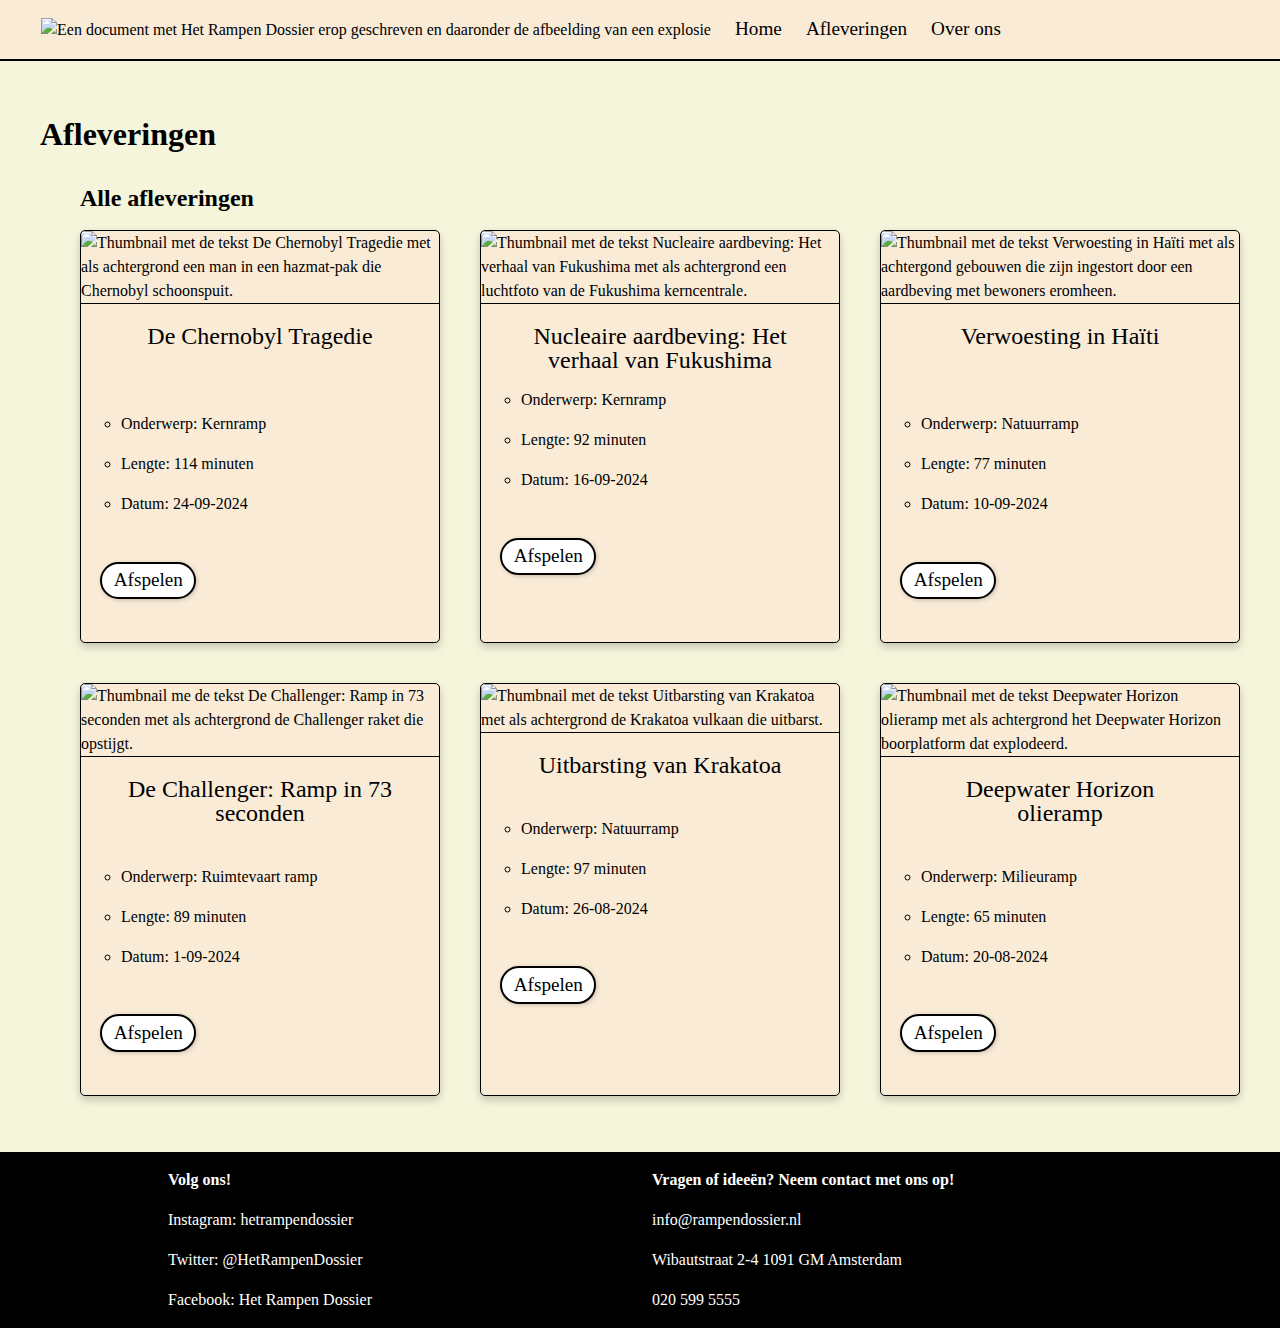
==== afleveringen.html @ 66418ab6 "Add files via upload" ====
<!DOCTYPE html>
<html lang="en">
  <head>
    <meta charset="utf-8" />
    <meta name="viewport" content="width=device-width, initial-scale=1.0" />
    <title>Home</title>
    <link rel="stylesheet" href="style.css" />
  </head>
  <body>
    <header>
      <nav>
        <ul>
          <li>
            <img
              class="logo"
              src="images/logo2.png"
              alt="Een document met Het Rampen Dossier erop geschreven en daaronder de afbeelding van een explosie"
            />
          </li>
          <li><a href="index.html">Home</a></li>
          <li><a href="afleveringen.html">Afleveringen</a></li>
          <li><a href="over-ons.html">Over ons</a></li>
        </ul>
      </nav>
    </header>
    <main>
      <h1>Afleveringen</h1>
      <h2 class="afleveringType">Alle afleveringen</h2>
      <ul class="cardWrapper">
        <li class="card">
          <img
            class="thumbnail"
            src="images/thumbnail_chernobyl.jpg"
            alt="Thumbnail met de tekst De Chernobyl Tragedie met als achtergrond een man in een hazmat-pak die Chernobyl schoonspuit."
          />
          <h2 class="cardHeader">De Chernobyl Tragedie</h2>
          <br /><br />
          <ul>
            <li>
              <p>Onderwerp: Kernramp</p>
            </li>
            <li>
              <p>Lengte: 114 minuten</p>
            </li>
            <li>
              <p>Datum: 24-09-2024</p>
            </li>
          </ul>
          <button>Afspelen</button>
        </li>
        <li class="card">
          <img
            class="thumbnail"
            src="images/thumbnail_fukushima.jpg"
            alt="Thumbnail met de tekst Nucleaire aardbeving: Het verhaal van Fukushima met als achtergrond een luchtfoto van de Fukushima kerncentrale."
          />
          <h2 class="cardHeader">
            Nucleaire aardbeving: Het verhaal van Fukushima
          </h2>
          <ul>
            <li>
              <p>Onderwerp: Kernramp</p>
            </li>
            <li>
              <p>Lengte: 92 minuten</p>
            </li>
            <li>
              <p>Datum: 16-09-2024</p>
            </li>
          </ul>
          <button>Afspelen</button>
        </li>
        <li class="card">
          <img
            class="thumbnail"
            src="images/thumbnail_haiti.jpg"
            alt="Thumbnail met de tekst Verwoesting in Haïti met als achtergond gebouwen die zijn ingestort door een aardbeving met bewoners eromheen."
          />
          <h2 class="cardHeader">Verwoesting in Haïti</h2>
          <br /><br />
          <ul>
            <li>
              <p>Onderwerp: Natuurramp</p>
            </li>
            <li>
              <p>Lengte: 77 minuten</p>
            </li>
            <li>
              <p>Datum: 10-09-2024</p>
            </li>
          </ul>
          <button>Afspelen</button>
        </li>
        <li class="card">
          <img
            class="thumbnail"
            src="images/thumbnail_challenger.jpg"
            alt="Thumbnail me de tekst De Challenger: Ramp in 73 seconden met als achtergrond de Challenger raket die opstijgt."
          />
          <h2 class="cardHeader">De Challenger: Ramp in 73 seconden</h2>
          <br />
          <ul>
            <li>
              <p>Onderwerp: Ruimtevaart ramp</p>
            </li>
            <li>
              <p>Lengte: 89 minuten</p>
            </li>
            <li>
              <p>Datum: 1-09-2024</p>
            </li>
          </ul>
          <button>Afspelen</button>
        </li>
        <li class="card">
          <img
            class="thumbnail"
            src="images/thumbnail_krakatoa.jpg"
            alt="Thumbnail met de tekst Uitbarsting van Krakatoa met als achtergrond de Krakatoa vulkaan die uitbarst."
          />
          <h2 class="cardHeader">Uitbarsting van Krakatoa</h2>
          <br />
          <ul>
            <li>
              <p>Onderwerp: Natuurramp</p>
            </li>
            <li>
              <p>Lengte: 97 minuten</p>
            </li>
            <li>
              <p>Datum: 26-08-2024</p>
            </li>
          </ul>
          <button>Afspelen</button>
        </li>
        <li class="card">
          <img
            class="thumbnail"
            src="images/thumbnail_deepwater.jpg"
            alt="Thumbnail met de tekst Deepwater Horizon olieramp met als achtergrond het Deepwater Horizon boorplatform dat explodeerd."
          />
          <h2 class="cardHeader">Deepwater Horizon olieramp</h2>
          <br />
          <ul>
            <li>
              <p>Onderwerp: Milieuramp</p>
            </li>
            <li>
              <p>Lengte: 65 minuten</p>
            </li>
            <li>
              <p>Datum: 20-08-2024</p>
            </li>
          </ul>
          <button>Afspelen</button>
        </li>
      </ul>
    </main>
    <footer>
      <section>
        <ul>
          <li>
            <p><strong>Volg ons!</strong></p>
          </li>
          <li>
            <p>Instagram: hetrampendossier</p>
          </li>
          <li>
            <p>Twitter: @HetRampenDossier</p>
          </li>
          <li>
            <p>Facebook: Het Rampen Dossier</p>
          </li>
        </ul>
      </section>
      <section>
        <ul>
          <li>
            <p><strong>Vragen of ideeën? Neem contact met ons op!</strong></p>
          </li>
          <li>
            <p>info@rampendossier.nl</p>
          </li>
          <li>
            <p>Wibautstraat 2-4 1091 GM Amsterdam</p>
          </li>
          <li>
            <p>020 599 5555</p>
          </li>
        </ul>
      </section>
    </footer>
  </body>
</html>
---- style.css ----
@font-face {
  font-family: "Stencil";
  src: url(fonts/STENCIL.TTF);
}

* {
  font-family: Tahoma;
}

a {
  text-decoration: none;
}

nav {
  border-bottom: 2px solid black;
  background-color: #faebd7;
  padding: 1px;
}

nav a {
  font-family: "Stencil";
  font-weight: 1;
  color: #000000;
  font-size: 1.2em;
}

nav a:hover {
  border-bottom: 2px solid black;
}

main {
  margin: 1.5em;
  padding: 1em;
}
.intro {
  margin: 2vh 25vw 0 0;
  padding: 1em;
  background-color: antiquewhite;
  border: 1px solid black;
  border-radius: 5px;
}

body {
  margin: 0;
  line-height: 1.5em;
  background-color: beige;
}

nav ul {
  display: flex;
  gap: 1.5em;
  flex-wrap: wrap;
  list-style-type: none;
  align-items: center;
}

nav img {
  width: 10em;
  height: 5em;
  margin: auto;
  padding: 0;
}

.afleveringType {
  margin-left: 40px;
  margin-top: 40px;
}

.cardWrapper {
  display: grid;
  grid-template-columns: 1fr 1fr 1fr;
  grid-row-gap: 40px;
  grid-column-gap: 40px;
}

.card {
  list-style: none;
  box-shadow: 0 4px 8px 0 rgba(0, 0, 0, 0.2);
  border-radius: 5px;
  transition: 0.2s all;
  background-color: antiquewhite;
  animation-duration: 3s;
  animation-name: slidein;
  border: 1px solid black;
  padding-bottom: 1.5em;
}

.card:hover {
  transform: translateY(-10px);
  box-shadow: 0 14px 8px 0 rgba(0, 0, 0, 0.2);
}

.cardHeader {
  font-family: "Stencil";
  font-weight: 1;
  text-align: center;
  padding: 20px 40px;
  padding-bottom: 0;
  margin: auto;
}

.card ul {
  padding-bottom: 10px;
}

.merchText {
  margin-left: 3vw;
}

@keyframes slidein {
  from {
    margin-top: 100%;
    opacity: 0;
  }

  to {
    margin-top: 0%;
    opacity: 1;
  }
}

.thumbnail {
  width: 100%;
  border-top-left-radius: 5px;
  border-top-right-radius: 5px;
  border-bottom: 1px solid black;
}

button {
  box-shadow: 1px 1px 4px 0 rgba(0, 0, 0, 0.2);
  padding-left: 0.6em;
  padding-right: 0.6em;
  padding-top: 0.3em;
  padding-bottom: 0.3em;
  margin: 1em;
  color: #000000;
  background-color: white;
  border: 2px solid black;
  border-radius: 1em;
  font-size: 1.2em;
}

button:hover {
  box-shadow: 2px 2px 8px #000000;
  color: #ffffff;
  background-color: black;
  border: 2px solid white;
  cursor: pointer;
}

footer {
  display: flex;
  color: white;
  background-color: black;
  height: 20%;
  padding-left: 10vw;
  gap: 15em;
}

footer ul {
  list-style-type: none;
}

.optie {
  font-size: 1em;
}

.info {
  margin: 2em 10em 12em 0;
  padding: 1em 1em 5em 1em;
  background-color: antiquewhite;
  border: 1px solid black;
  border-radius: 5px;
}

.teaser {
  margin: 2em 10em 12em 0;
  padding: 1em;
  background-color: antiquewhite;
  border: 1px solid black;
  border-radius: 5px;
}

.overOns {
  display: flex;
}

iframe {
  width: 30vw;
  height: 30vh;
}

@media only screen and (max-width: 600px) {
  .cardWrapper {
    grid-template-columns: 1fr;
    grid-row-gap: 20px;
    grid-column-gap: 20px;
    padding: 20px;
  }

  .intro {
    margin: 2vh 0 0 0;
  }

  footer {
    padding-left: 1vw;
    padding-right: 1vw;
    gap: 4em;
  }
}

@media only screen and (min-width: 600px) and (max-width: 900px) {
  .cardWrapper {
    grid-template-columns: 1fr 1fr;
    grid-row-gap: 20px;
    grid-column-gap: 20px;
    padding: 20px;
  }

  .intro {
    margin: 2vh 0 0 0;
  }

  footer {
    padding-left: 3vw;
    padding-right: 3vw;
    gap: 8em;
  }
}
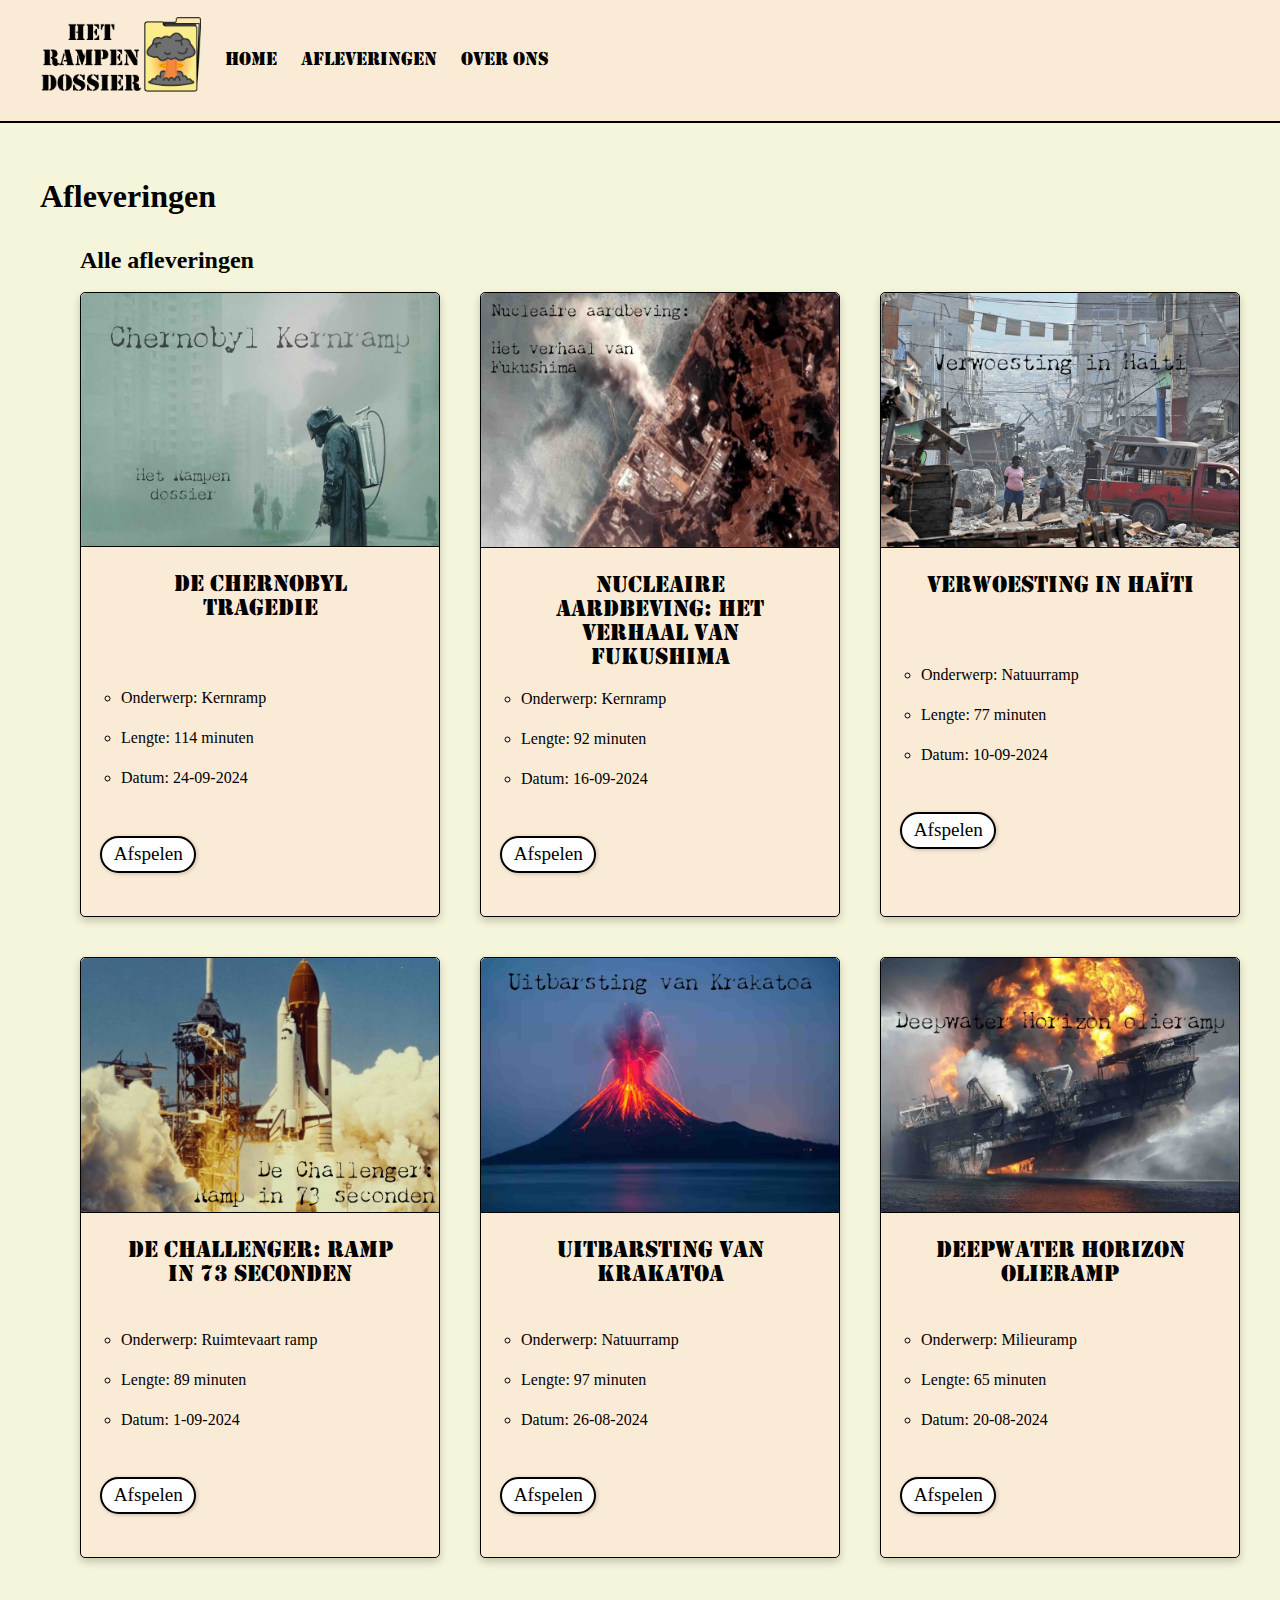
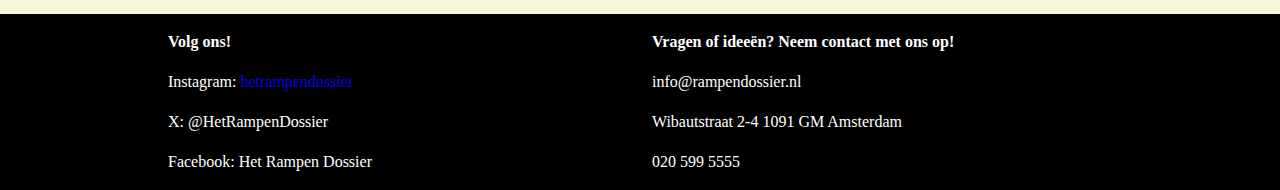
==== commit eb99ece2: "Update afleveringen.html" ====
--- a/afleveringen.html
+++ b/afleveringen.html
@@ -163,10 +163,15 @@
             <p><strong>Volg ons!</strong></p>
           </li>
           <li>
-            <p>Instagram: hetrampendossier</p>
+            <p>
+              Instagram:
+              <a href="https://www.instagram.com/hetrampendossier/"
+                >hetrampendossier</a
+              >
+            </p>
           </li>
           <li>
-            <p>Twitter: @HetRampenDossier</p>
+            <p>X: @HetRampenDossier</p>
           </li>
           <li>
             <p>Facebook: Het Rampen Dossier</p>
